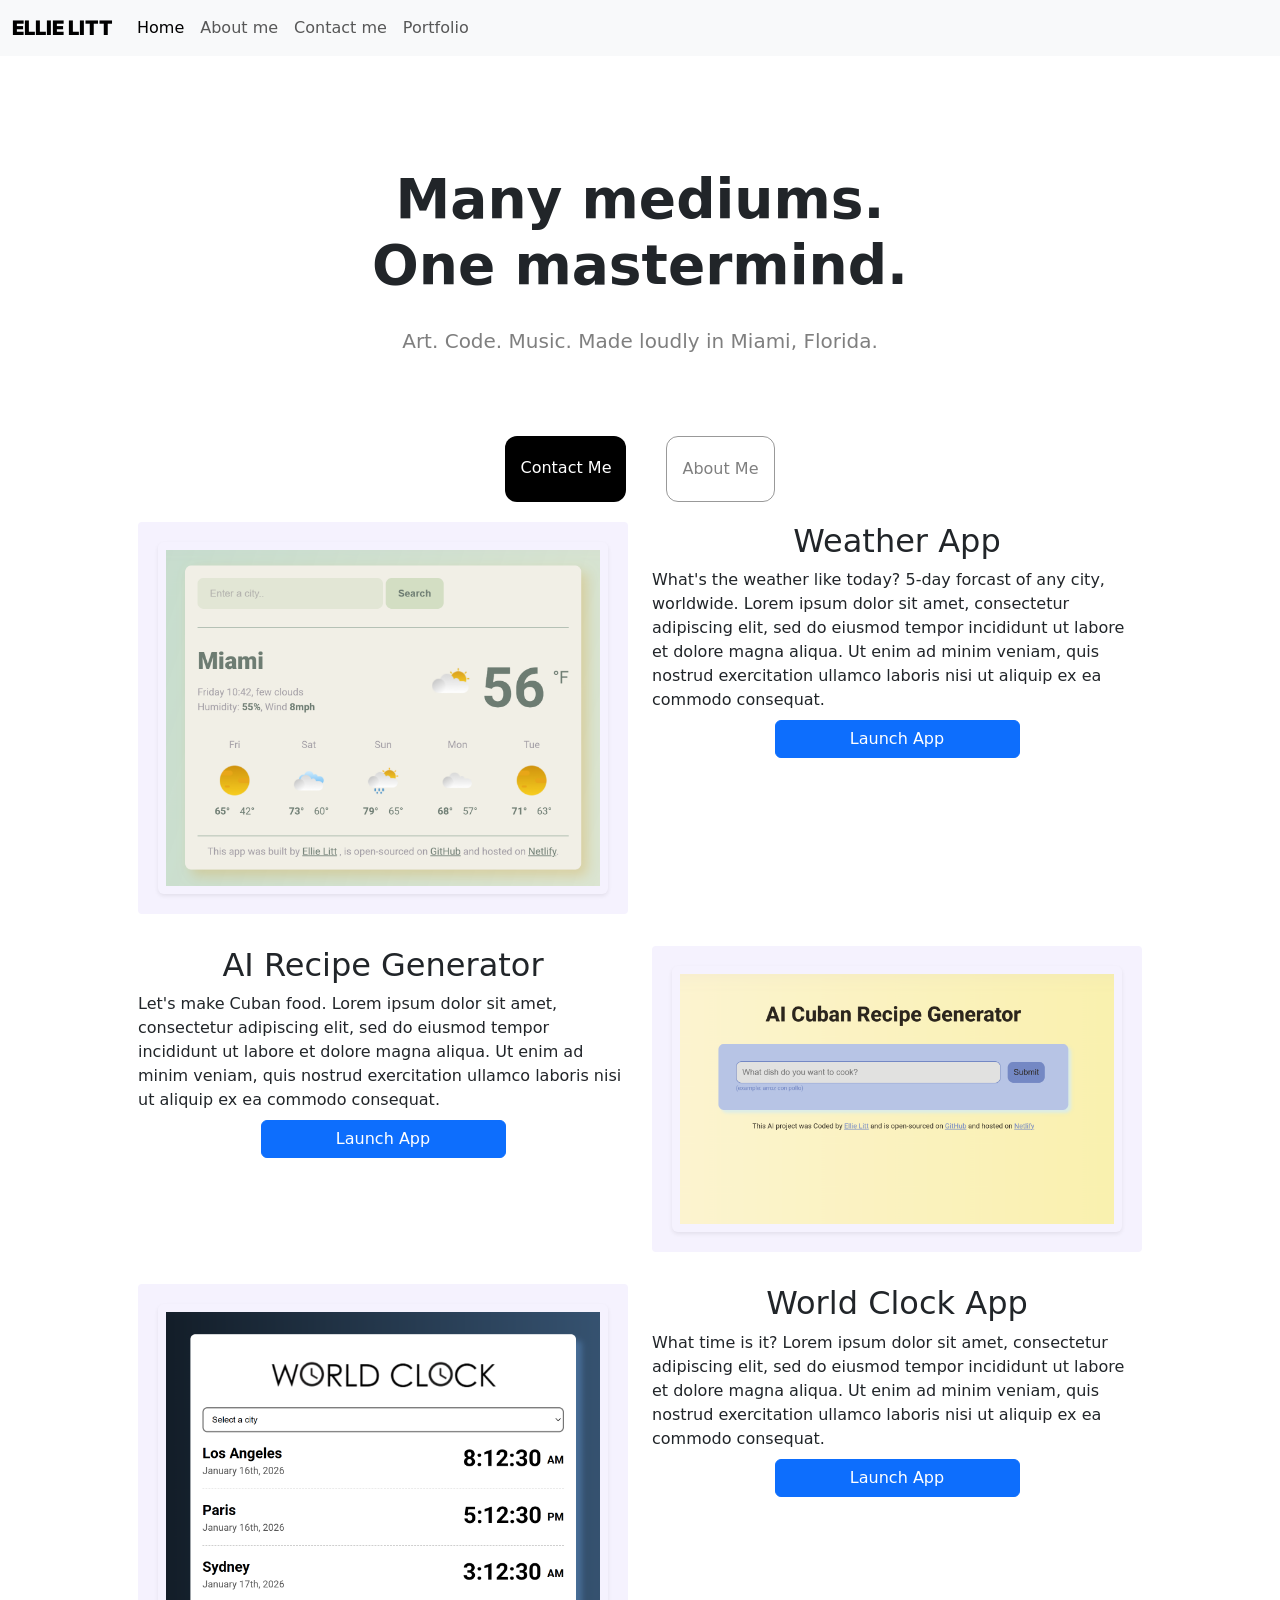
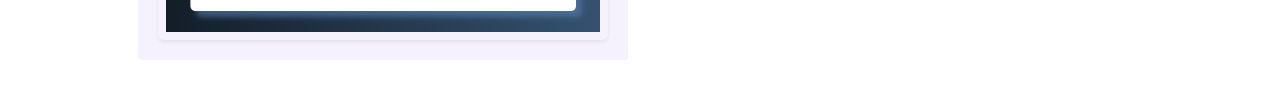
==== index.html @ 83788861 "edited  CSS of contact and about me button on index page" ====
<!doctype html>
<html lang="en">
  <head>
    <meta charset="UTF-8" />
    <meta name="viewport" content="width=device-width, initial-scale=1.0" />
    <title>ELLIE LITT | CREATIVE MASTERMIND </title>
    <meta
      name="description"
      content="The digital portfolio of Ellie Litt: spanning traditional arts, web design and coding, and music."
    />
    <link rel="stylesheet" href="style.css" />
    <link
      href="https://cdn.jsdelivr.net/npm/bootstrap@5.3.0-alpha1/dist/css/bootstrap.min.css"
      rel="stylesheet"
      integrity="sha384-GLhlTQ8iRABdZLl6O3oVMWSktQOp6b7In1Zl3/Jr59b6EGGoI1aFkw7cmDA6j6gD"
      crossorigin="anonymous"
    />
    <script
      src="https://cdn.jsdelivr.net/npm/bootstrap@5.3.0-alpha1/dist/js/bootstrap.bundle.min.js"
      integrity="sha384-w76AqPfDkMBDXo30jS1Sgez6pr3x5MlQ1ZAGC+nuZB+EYdgRZgiwxhTBTkF7CXvN"
      crossorigin="anonymous"
    ></script>
    <link rel="preconnect" href="https://fonts.googleapis.com">
<link rel="preconnect" href="https://fonts.gstatic.com" crossorigin>
<link href="https://fonts.googleapis.com/css2?family=Inter:ital,opsz,wght@0,14..32,100..900;1,14..32,100..900&display=swap" rel="stylesheet">
  </head>
  <body>
    <nav class="navbar sticky-top navbar-expand-lg bg-body-tertiary">
      <div class="container-fluid">
        <a class="navbar-brand nav-logo-text" href="/"
          >ELLIE LITT</a>
        <button
          class="navbar-toggler"
          type="button"
          data-bs-toggle="collapse"
          data-bs-target="#navbarNavAltMarkup"
          aria-controls="navbarNavAltMarkup"
          aria-expanded="false"
          aria-label="Toggle navigation"
        >
          <span class="navbar-toggler-icon"></span>
        </button>
        <div class="collapse navbar-collapse" id="navbarNavAltMarkup">
          <div class="navbar-nav">
            <a class="nav-link active" aria-current="page" href="/">Home</a>
            <a class="nav-link" href="/about.html">About me</a>
            <a class="nav-link" href="/about.html#contact">Contact me</a>
            <a class="nav-link" href="/portfolio.html">Portfolio</a>
          </div>
        </div>
      </div>
    </nav>
    <div class="content">
      <div class="hero">
        <h1>
          Many mediums. <br />
          One mastermind.
        </h1>

        <p>Art. Code. Music. Made loudly in Miami, Florida.</p>
      </div>

      <div class="navigation-links">
        <a
          href="about.html#contact"
          class="contact-link"
          role="button"
          title="Get Contact Info"
          >Contact me</a
        >
        <a href="about.html" class="about-link" title="Learn about me"
          >About me</a
        >
      </div>
      <div class="container-fluid">
        <div class="row mb-3">
          <div class="col-sm-6 d-none d-sm-block">
            <p>
              <img
                src="images/weatherappss.png"
                alt="Weather App"
                class="img-fluid rounded shadow-sm p-2"
              />
            </p>
          </div>
          <div class="col-sm-6">
            <h2>Weather App</h2>
            <div class="descriptions">
              What's the weather like today? 5-day forcast of any city,
              worldwide. Lorem ipsum dolor sit amet, consectetur adipiscing
              elit, sed do eiusmod tempor incididunt ut labore et dolore magna
              aliqua. Ut enim ad minim veniam, quis nostrud exercitation ullamco
              laboris nisi ut aliquip ex ea commodo consequat.<br />
              <a
                class="btn btn-primary mt-2 d-grid gap-2 col-6 mx-auto"
                href="https://weatheroutsideis.netlify.app/"
                role="button"
                title="Launch the Weather App"
                >Launch App</a
              >
            </div>
          </div>
        </div>
        <div class="row mb-3">
          <div class="col-sm-6">
            <h2>AI Recipe Generator</h2>
            <div class="descriptions">
              Let's make Cuban food. Lorem ipsum dolor sit amet, consectetur
              adipiscing elit, sed do eiusmod tempor incididunt ut labore et
              dolore magna aliqua. Ut enim ad minim veniam, quis nostrud
              exercitation ullamco laboris nisi ut aliquip ex ea commodo
              consequat.
              <br />
              <a
                class="btn btn-primary mt-2 d-grid gap-2 col-6 mx-auto"
                href="https://cocinandoconai.netlify.app/"
                role="button"
                title="Launch AI Recipe Generator"
                >Launch App</a
              >
            </div>
          </div>
          <div class="col-sm-6 d-none d-sm-block">
            <p>
              <img
                src="images/airecipess.png"
                alt="AI Recipe Generator"
                class="img-fluid rounded shadow-sm p-2"
              />
            </p>
          </div>
        </div>
        <div class="row mb-3">
          <div class="col-sm-6 d-none d-sm-block">
            <p>
              <img
                src="images/worldclockss.png"
                alt="World Clock"
                class="img-fluid rounded shadow-sm p-2"
              />
            </p>
          </div>
          <div class="col-sm-6">
            <h2>World Clock App</h2>
            <div class="descriptions">
              What time is it? Lorem ipsum dolor sit amet, consectetur
              adipiscing elit, sed do eiusmod tempor incididunt ut labore et
              dolore magna aliqua. Ut enim ad minim veniam, quis nostrud
              exercitation ullamco laboris nisi ut aliquip ex ea commodo
              consequat.
              <br />
              <a
                class="btn btn-primary mt-2 d-grid gap-2 col-6 mx-auto"
                href="https://relojmundo.netlify.app/"
                role="button"
                title="Launch World Clock"
                >Launch App</a
              >
            </div>
          </div>
        </div>
      </div>
    </div>
  </body>
</html>
---- style.css ----
:root {
  --primary-color: #6c63ff;
  --secondary-color: #f5f2fe;
  --box-shadow: 0 5px 10px rgba(0, 0, 0, 0.3);
  --font-family: "Inter"; sans-serif;
}

body {
  margin: 60px auto;
  max-width: 100%;
  font-family: var(--font-family);
}

.content {
  max-width: 85%;
  margin: 0 auto;
  padding: 10px 30px;
  background: white;
  border-radius: 10px;
}
.nav-logo-text{
  font-family: var(--font-family);
  font-weight: 900 !important;
}

h1,
h2,
h3 {
  text-align: center;
  margin: 0;
}

h1 {
  font-size: 100 px;
}

h2 {
  font-size: 48px;
}

h3 {
  font-size: 24px;
  opacity: 0.7;
}

p {
  background: var(--secondary-color);
  padding: 20px;
  border-radius: 4px;
  font-size: 18px;
  line-height: 1.5;
  text-align: center;
}

.logo {
  max-width: 50px;
}

.screenshot {
  max-width: 250px;
}

.navigation-links {
  display: flex;
  margin-top: 40px;
  justify-content: center;
}

.navigation-links a {
  margin: 20px;
  border-radius: 4px;
  padding: 20px 15px;
  text-decoration: none;
  text-transform: capitalize;
}

.contact-link {
  background: black;
  
  color: white;
  border-radius: 12px !important;
  
  

}

.about-link {
  color: rgba(0,0,0,0.5);
  border: 1px solid rgba( 0,0,0,0.4);
  
  border-radius: 12px !important;
  
}

.homepage-link {
  color: var(--primary-color);
  text-align: center;
  display: block;
}

.about-paragraphs {
  display: flex;
  margin: 30px 0;
}

.about-paragraphs p {
  margin: 10px;
}

.email-link {
  display: flex;
  justify-content: center;
  color: var(--primary-color);
  font-size: 28px;
  text-decoration: none;
}

.email-link:hover {
  text-decoration: underline;
}
.about-me-text{
  margin: 0 auto;
  padding-left: 50px;
  padding-right: 50px;
}


@media (max-width: 900px) {
  .descriptions {
    text-align: center;
  }
  .navigation-links {
    text-align: center;
  }
  h1 {
    font-size: 40px !important;
  }
  
  
}

.hero{
  padding-top: 100px !important;

}

.hero h1{
  font-weight: 700;
  font-size: 55px;
}
.hero p{
  background-color: white;
  font-size: 20px;
  color: rgba(0, 0, 0,0.5)
  
}
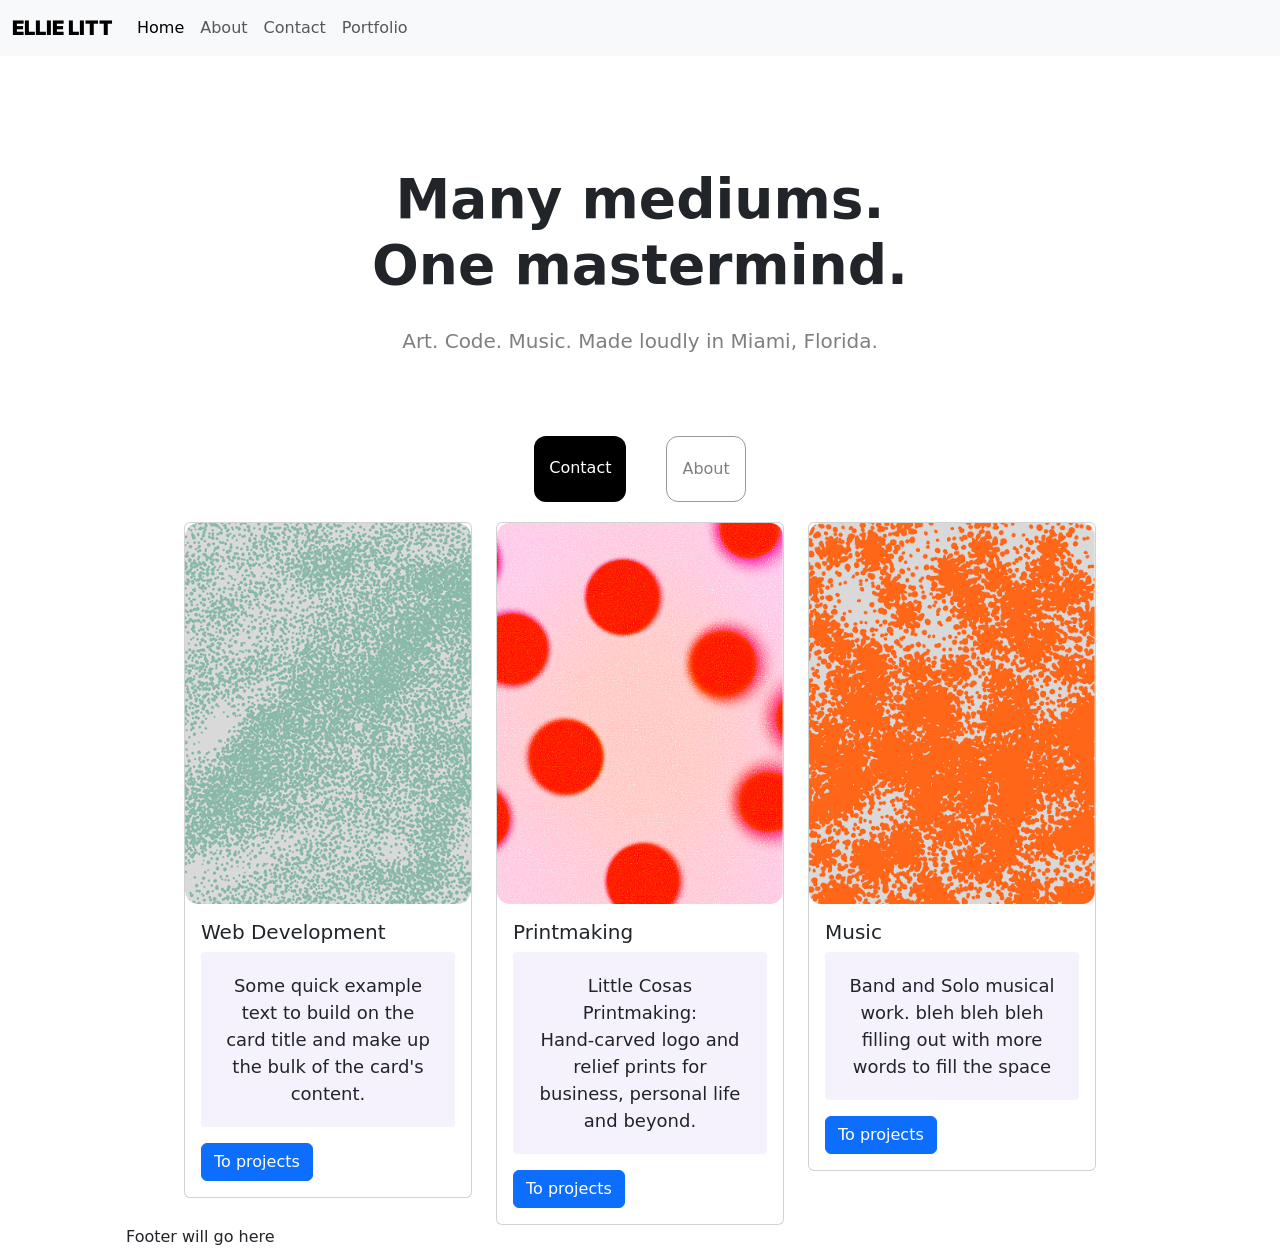
==== commit 6f8534c7: "Updated the portfolio pages with actual work and linked it to the index page." ====
--- a/index.html
+++ b/index.html
@@ -3,7 +3,7 @@
   <head>
     <meta charset="UTF-8" />
     <meta name="viewport" content="width=device-width, initial-scale=1.0" />
-    <title>ELLIE LITT | CREATIVE MASTERMIND </title>
+    <title>ELLIE LITT | CREATIVE MASTERMIND</title>
     <meta
       name="description"
       content="The digital portfolio of Ellie Litt: spanning traditional arts, web design and coding, and music."
@@ -20,15 +20,17 @@
       integrity="sha384-w76AqPfDkMBDXo30jS1Sgez6pr3x5MlQ1ZAGC+nuZB+EYdgRZgiwxhTBTkF7CXvN"
       crossorigin="anonymous"
     ></script>
-    <link rel="preconnect" href="https://fonts.googleapis.com">
-<link rel="preconnect" href="https://fonts.gstatic.com" crossorigin>
-<link href="https://fonts.googleapis.com/css2?family=Inter:ital,opsz,wght@0,14..32,100..900;1,14..32,100..900&display=swap" rel="stylesheet">
+    <link rel="preconnect" href="https://fonts.googleapis.com" />
+    <link rel="preconnect" href="https://fonts.gstatic.com" crossorigin />
+    <link
+      href="https://fonts.googleapis.com/css2?family=Inter:ital,opsz,wght@0,14..32,100..900;1,14..32,100..900&display=swap"
+      rel="stylesheet"
+    />
   </head>
   <body>
     <nav class="navbar sticky-top navbar-expand-lg bg-body-tertiary">
       <div class="container-fluid">
-        <a class="navbar-brand nav-logo-text" href="/"
-          >ELLIE LITT</a>
+        <a class="navbar-brand nav-logo-text" href="/">ELLIE LITT</a>
         <button
           class="navbar-toggler"
           type="button"
@@ -43,8 +45,8 @@
         <div class="collapse navbar-collapse" id="navbarNavAltMarkup">
           <div class="navbar-nav">
             <a class="nav-link active" aria-current="page" href="/">Home</a>
-            <a class="nav-link" href="/about.html">About me</a>
-            <a class="nav-link" href="/about.html#contact">Contact me</a>
+            <a class="nav-link" href="/about.html">About</a>
+            <a class="nav-link" href="/about.html#contact">Contact</a>
             <a class="nav-link" href="/portfolio.html">Portfolio</a>
           </div>
         </div>
@@ -66,100 +68,77 @@
           class="contact-link"
           role="button"
           title="Get Contact Info"
-          >Contact me</a
+          >Contact</a
         >
-        <a href="about.html" class="about-link" title="Learn about me"
-          >About me</a
-        >
+        <a href="about.html" class="about-link" title="Learn about me">About</a>
       </div>
-      <div class="container-fluid">
-        <div class="row mb-3">
-          <div class="col-sm-6 d-none d-sm-block">
-            <p>
+      <div class="container-fluid d-flex justify-content-evenly">
+        <div class="row">
+          <div class="col-sm-4">
+            <div class="card" style="width: 18rem">
               <img
-                src="images/weatherappss.png"
-                alt="Weather App"
-                class="img-fluid rounded shadow-sm p-2"
+                class="card-img-top"
+                src="/images/card-image-1.png"
+                alt="Web Development Card"
               />
-            </p>
-          </div>
-          <div class="col-sm-6">
-            <h2>Weather App</h2>
-            <div class="descriptions">
-              What's the weather like today? 5-day forcast of any city,
-              worldwide. Lorem ipsum dolor sit amet, consectetur adipiscing
-              elit, sed do eiusmod tempor incididunt ut labore et dolore magna
-              aliqua. Ut enim ad minim veniam, quis nostrud exercitation ullamco
-              laboris nisi ut aliquip ex ea commodo consequat.<br />
-              <a
-                class="btn btn-primary mt-2 d-grid gap-2 col-6 mx-auto"
-                href="https://weatheroutsideis.netlify.app/"
-                role="button"
-                title="Launch the Weather App"
-                >Launch App</a
-              >
+              <div class="card-body">
+                <h5 class="card-title">Web Development</h5>
+                <p class="card-text">
+                  Some quick example text to build on the card title and make up
+                  the bulk of the card's content.
+                </p>
+                <a
+                  href="/portfolio.html#web-development-work"
+                  class="btn btn-primary"
+                  title="To web development projects"
+                  >To projects</a
+                >
+              </div>
             </div>
           </div>
-        </div>
-        <div class="row mb-3">
-          <div class="col-sm-6">
-            <h2>AI Recipe Generator</h2>
-            <div class="descriptions">
-              Let's make Cuban food. Lorem ipsum dolor sit amet, consectetur
-              adipiscing elit, sed do eiusmod tempor incididunt ut labore et
-              dolore magna aliqua. Ut enim ad minim veniam, quis nostrud
-              exercitation ullamco laboris nisi ut aliquip ex ea commodo
-              consequat.
-              <br />
-              <a
-                class="btn btn-primary mt-2 d-grid gap-2 col-6 mx-auto"
-                href="https://cocinandoconai.netlify.app/"
-                role="button"
-                title="Launch AI Recipe Generator"
-                >Launch App</a
-              >
+          <div class="col-sm-4">
+            <div class="card" style="width: 18rem">
+              <img
+                class="card-img-top"
+                src="/images/card-image-2a.png"
+                alt="Printmaking Card"
+              />
+              <div class="card-body">
+                <h5 class="card-title">Printmaking</h5>
+                <p class="card-text">
+                  Little Cosas Printmaking:<br />
+                  Hand-carved logo and relief prints for business, personal life
+                  and beyond.
+                </p>
+                <a
+                  href="/portfolio.html#printmaking-work"
+                  class="btn btn-primary"
+                  title="To printmaking projects"
+                  >To projects</a
+                >
+              </div>
             </div>
           </div>
-          <div class="col-sm-6 d-none d-sm-block">
-            <p>
-              <img
-                src="images/airecipess.png"
-                alt="AI Recipe Generator"
-                class="img-fluid rounded shadow-sm p-2"
-              />
-            </p>
-          </div>
-        </div>
-        <div class="row mb-3">
-          <div class="col-sm-6 d-none d-sm-block">
-            <p>
-              <img
-                src="images/worldclockss.png"
-                alt="World Clock"
-                class="img-fluid rounded shadow-sm p-2"
-              />
-            </p>
-          </div>
-          <div class="col-sm-6">
-            <h2>World Clock App</h2>
-            <div class="descriptions">
-              What time is it? Lorem ipsum dolor sit amet, consectetur
-              adipiscing elit, sed do eiusmod tempor incididunt ut labore et
-              dolore magna aliqua. Ut enim ad minim veniam, quis nostrud
-              exercitation ullamco laboris nisi ut aliquip ex ea commodo
-              consequat.
-              <br />
-              <a
-                class="btn btn-primary mt-2 d-grid gap-2 col-6 mx-auto"
-                href="https://relojmundo.netlify.app/"
-                role="button"
-                title="Launch World Clock"
-                >Launch App</a
-              >
+          <div class="col-sm-4">
+            <div class="card" style="width: 18rem">
+              <img class="card-img-top" src="/images/card-image-3.png" alt="Musical Works" />
+              <div class="card-body">
+                <h5 class="card-title">Music</h5>
+                <p class="card-text">
+                  Band and Solo musical work. bleh bleh bleh filling out with more words to fill the space
+
+                </p>
+                <a href="/portfolio.html#musical-works" class="btn btn-primary "
+                  >To projects</a
+                >
+              </div>
             </div>
           </div>
         </div>
       </div>
+      <footer>
+        Footer will go here
+      </footer>
     </div>
   </body>
 </html>
--- a/style.css
+++ b/style.css
@@ -2,7 +2,7 @@
   --primary-color: #6c63ff;
   --secondary-color: #f5f2fe;
   --box-shadow: 0 5px 10px rgba(0, 0, 0, 0.3);
-  --font-family: "Inter"; sans-serif;
+  --font-family: "Inter", sans-serif;
 }
 
 body {
@@ -18,7 +18,7 @@
   background: white;
   border-radius: 10px;
 }
-.nav-logo-text{
+.nav-logo-text {
   font-family: var(--font-family);
   font-weight: 900 !important;
 }
@@ -76,20 +76,16 @@
 
 .contact-link {
   background: black;
-  
+
   color: white;
   border-radius: 12px !important;
-  
-  
-
 }
 
 .about-link {
-  color: rgba(0,0,0,0.5);
-  border: 1px solid rgba( 0,0,0,0.4);
-  
+  color: rgba(0, 0, 0, 0.5);
+  border: 1px solid rgba(0, 0, 0, 0.4);
+
   border-radius: 12px !important;
-  
 }
 
 .homepage-link {
@@ -118,12 +114,11 @@
 .email-link:hover {
   text-decoration: underline;
 }
-.about-me-text{
+.about-me-text {
   margin: 0 auto;
   padding-left: 50px;
   padding-right: 50px;
 }
-
 
 @media (max-width: 900px) {
   .descriptions {
@@ -135,22 +130,18 @@
   h1 {
     font-size: 40px !important;
   }
-  
-  
 }
 
-.hero{
+.hero {
   padding-top: 100px !important;
-
 }
 
-.hero h1{
+.hero h1 {
   font-weight: 700;
   font-size: 55px;
 }
-.hero p{
+.hero p {
   background-color: white;
   font-size: 20px;
-  color: rgba(0, 0, 0,0.5)
-  
+  color: rgba(0, 0, 0, 0.5);
 }
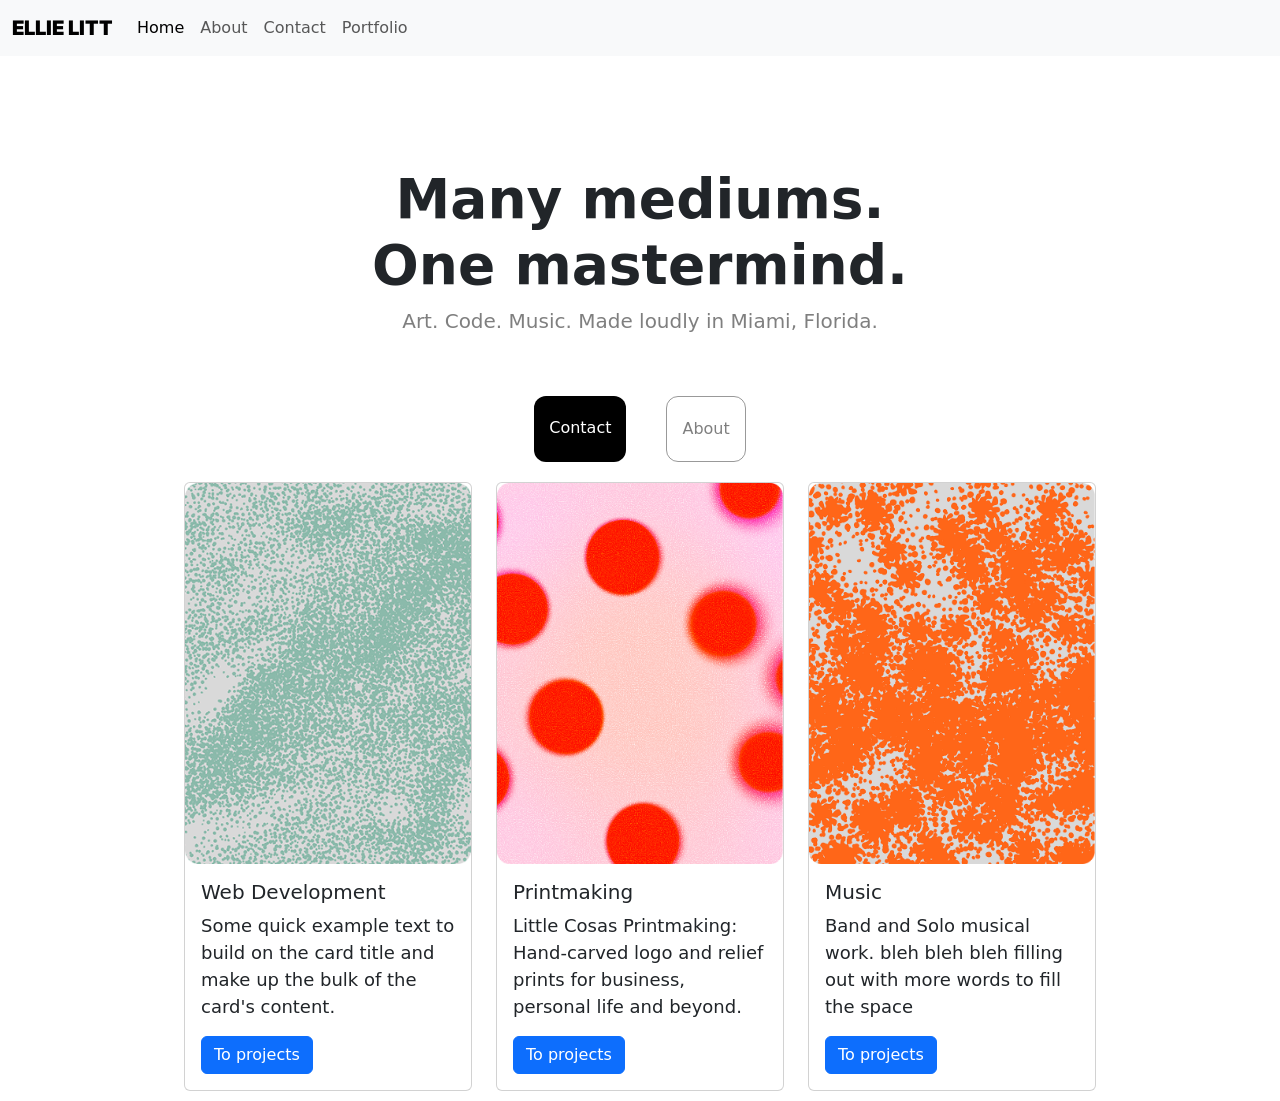
==== commit ab9eef46: "added stuff to include in the footer" ====
--- a/index.html
+++ b/index.html
@@ -121,14 +121,18 @@
           </div>
           <div class="col-sm-4">
             <div class="card" style="width: 18rem">
-              <img class="card-img-top" src="/images/card-image-3.png" alt="Musical Works" />
+              <img
+                class="card-img-top"
+                src="/images/card-image-3.png"
+                alt="Musical Works"
+              />
               <div class="card-body">
                 <h5 class="card-title">Music</h5>
                 <p class="card-text">
-                  Band and Solo musical work. bleh bleh bleh filling out with more words to fill the space
-
+                  Band and Solo musical work. bleh bleh bleh filling out with
+                  more words to fill the space
                 </p>
-                <a href="/portfolio.html#musical-works" class="btn btn-primary "
+                <a href="/portfolio.html#musical-works" class="btn btn-primary"
                   >To projects</a
                 >
               </div>
@@ -136,9 +140,7 @@
           </div>
         </div>
       </div>
-      <footer>
-        Footer will go here
-      </footer>
+      <footer class="footer-container"></footer>
     </div>
   </body>
 </html>
--- a/style.css
+++ b/style.css
@@ -44,12 +44,10 @@
 }
 
 p {
-  background: var(--secondary-color);
-  padding: 20px;
   border-radius: 4px;
   font-size: 18px;
   line-height: 1.5;
-  text-align: center;
+  text-align: left;
 }
 
 .logo {
@@ -144,4 +142,11 @@
   background-color: white;
   font-size: 20px;
   color: rgba(0, 0, 0, 0.5);
+  text-align: center;
 }
+
+h2 {
+  font-weight: 700 !important;
+  font-size: 40px !important;
+}
+
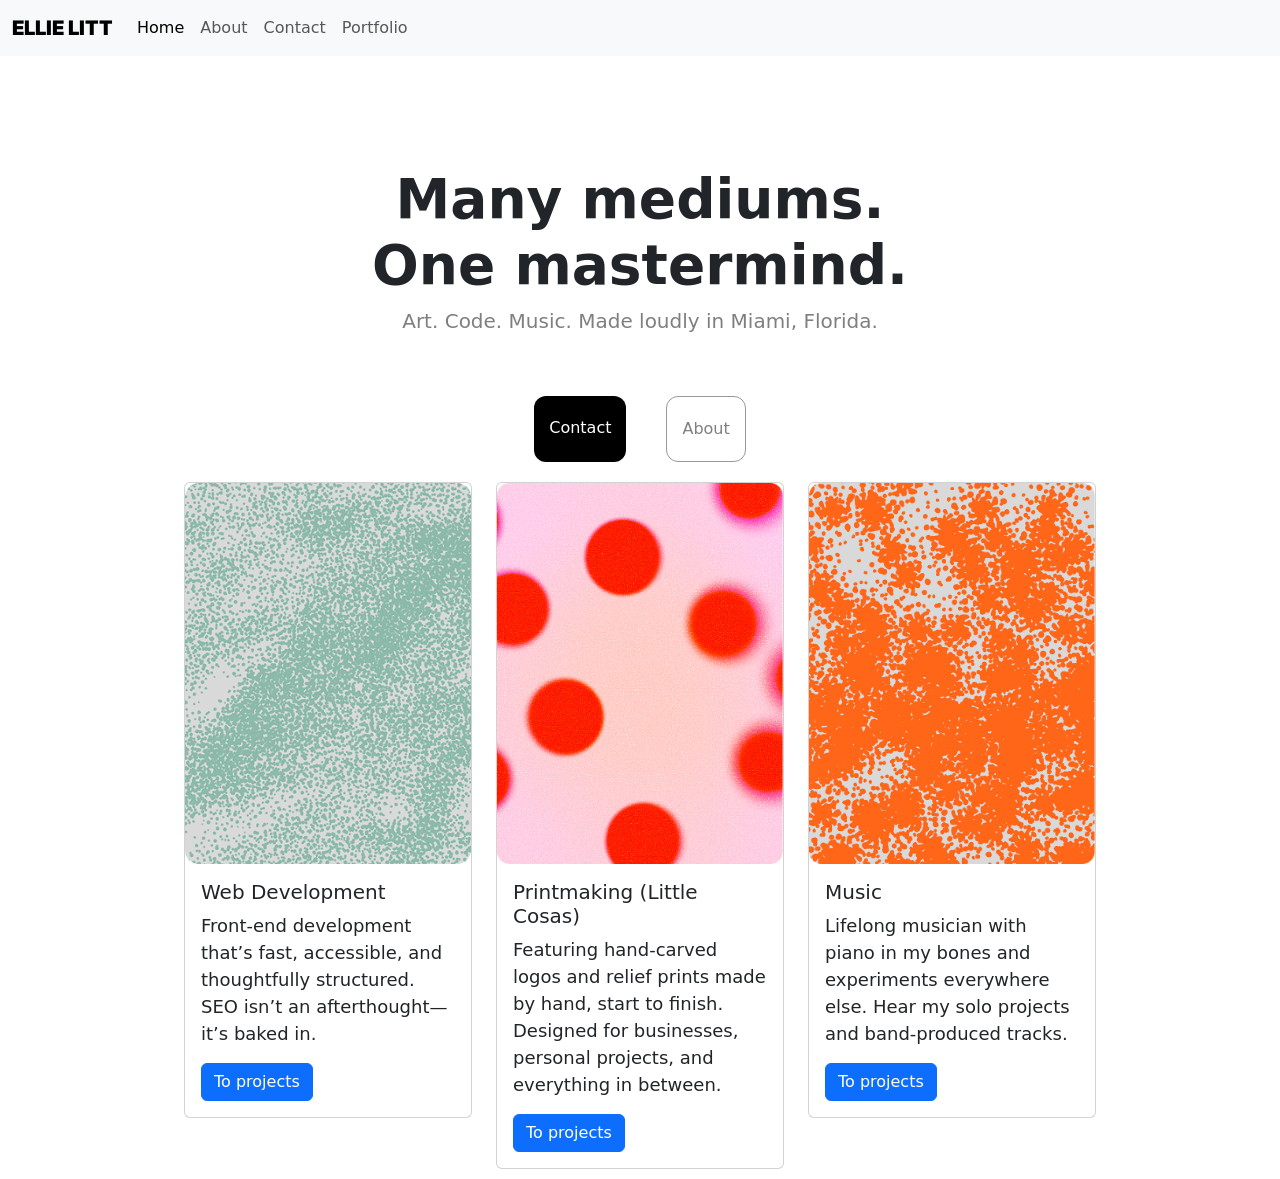
==== commit 25000c2b: "cleaned up the portfolio page, links and css" ====
--- a/index.html
+++ b/index.html
@@ -84,8 +84,7 @@
               <div class="card-body">
                 <h5 class="card-title">Web Development</h5>
                 <p class="card-text">
-                  Some quick example text to build on the card title and make up
-                  the bulk of the card's content.
+                  Front-end development that’s fast, accessible, and thoughtfully structured. SEO isn’t an afterthought—it’s baked in.
                 </p>
                 <a
                   href="/portfolio.html#web-development-work"
@@ -104,11 +103,9 @@
                 alt="Printmaking Card"
               />
               <div class="card-body">
-                <h5 class="card-title">Printmaking</h5>
+                <h5 class="card-title">Printmaking (Little Cosas)</h5>
                 <p class="card-text">
-                  Little Cosas Printmaking:<br />
-                  Hand-carved logo and relief prints for business, personal life
-                  and beyond.
+                  Featuring hand-carved logos and relief prints made by hand, start to finish. Designed for businesses, personal projects, and everything in between.
                 </p>
                 <a
                   href="/portfolio.html#printmaking-work"
@@ -129,8 +126,7 @@
               <div class="card-body">
                 <h5 class="card-title">Music</h5>
                 <p class="card-text">
-                  Band and Solo musical work. bleh bleh bleh filling out with
-                  more words to fill the space
+                  Lifelong musician with piano in my bones and experiments everywhere else. Hear my solo projects and band-produced tracks.
                 </p>
                 <a href="/portfolio.html#musical-works" class="btn btn-primary"
                   >To projects</a
--- a/style.css
+++ b/style.css
@@ -150,3 +150,10 @@
   font-size: 40px !important;
 }
 
+.lc-photos{
+  max-width: 286px !important;
+}
+
+.ellie-solo-music-img{
+  height: 281px !important;
+}
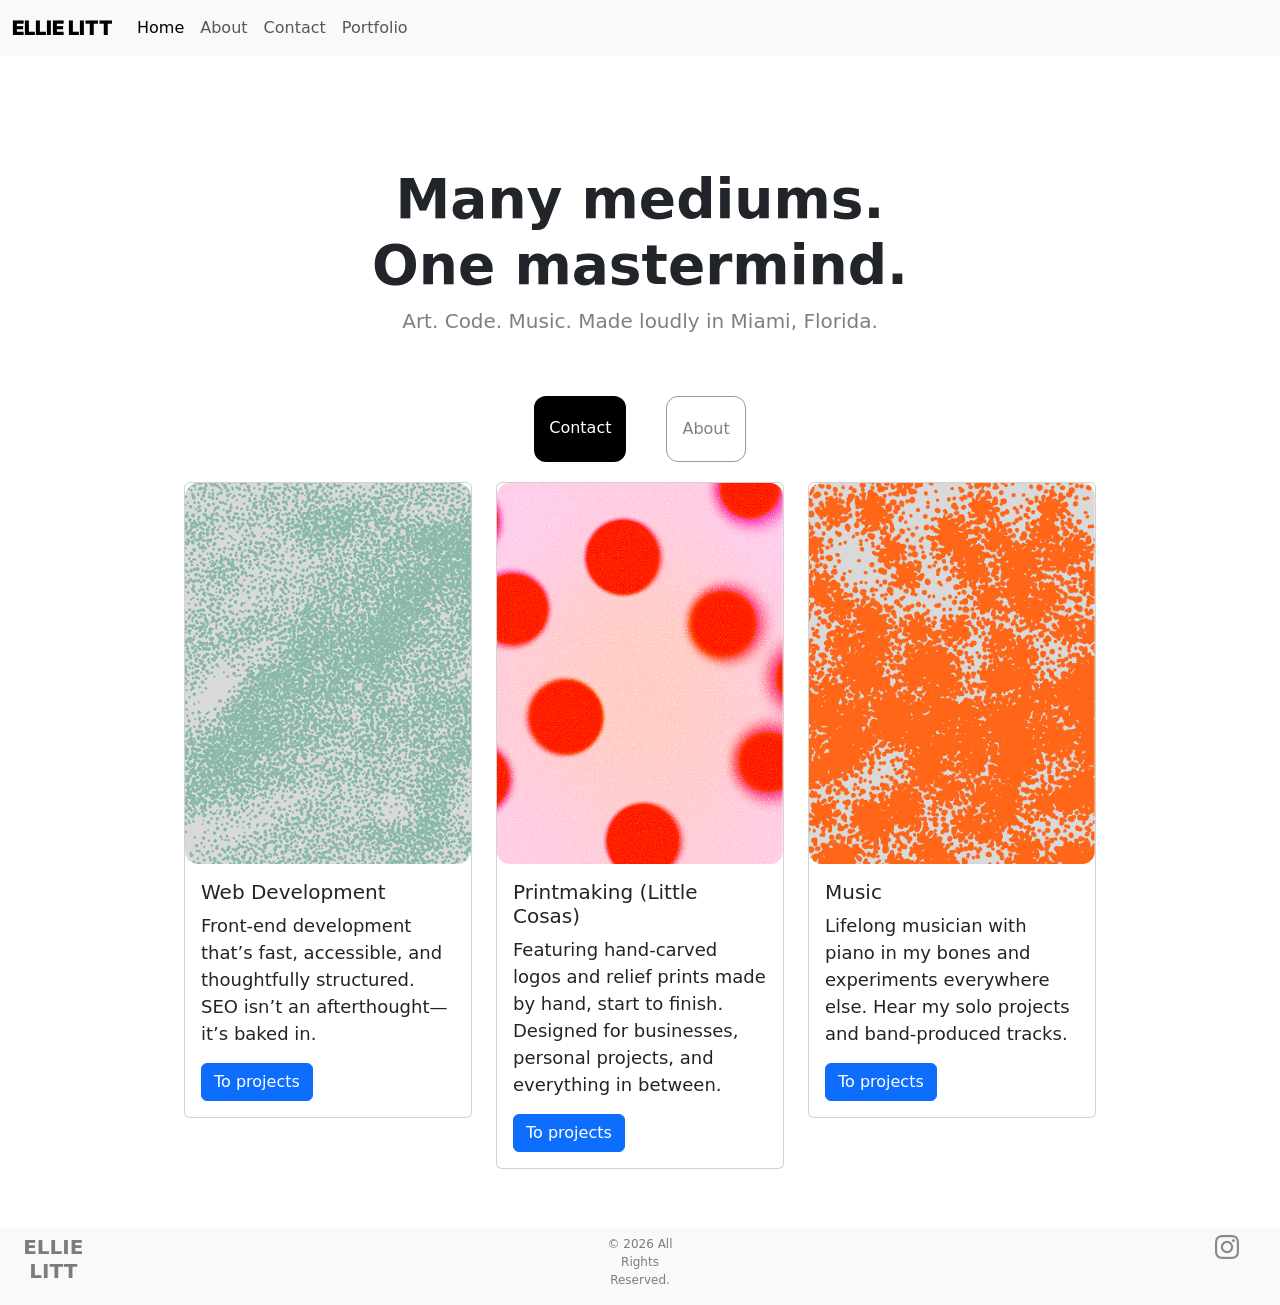
==== commit cf79e144: "edited footer on index page" ====
--- a/index.html
+++ b/index.html
@@ -136,7 +136,30 @@
           </div>
         </div>
       </div>
-      <footer class="footer-container"></footer>
+      
     </div>
+    <footer class="footer-container bg-body-tertiary container-fluid mt-5">
+      <div class="row d-flex justify-content-between ">
+        <div class="col-sm-1 ">
+          <h4 class="footer-name text-center pt-2">ELLIE LITT</h4>
+          
+          
+        </div>
+        <div class="col-sm-1 ">
+          
+          <p class="footer-c text-center pt-2 ">© 2026 All Rights Reserved.</p>
+          
+        </div>
+        <div class="col-sm-1">
+          <a href="https://www.instagram.com/little.cosas/">
+            <img src="/images/insta-icon.png" Title="Little Cosas Instagram" class=" p-2 d-block mx-auto">
+          </a>
+          
+          
+        </div>
+         
+      </div>
+      
+    </footer>
   </body>
 </html>
--- a/style.css
+++ b/style.css
@@ -157,3 +157,19 @@
 .ellie-solo-music-img{
   height: 281px !important;
 }
+
+.footer-container{
+  width: 100% !important;
+}
+.footer-name{
+  font-weight: 700 !important;
+  font-size: 20px !important;
+  color: rgba(0, 0, 0, 0.5);
+  margin-bottom: 0;
+}
+.footer-c{
+  
+  font-size: 12px;
+  color: rgba(0, 0, 0, 0.5);
+  
+}
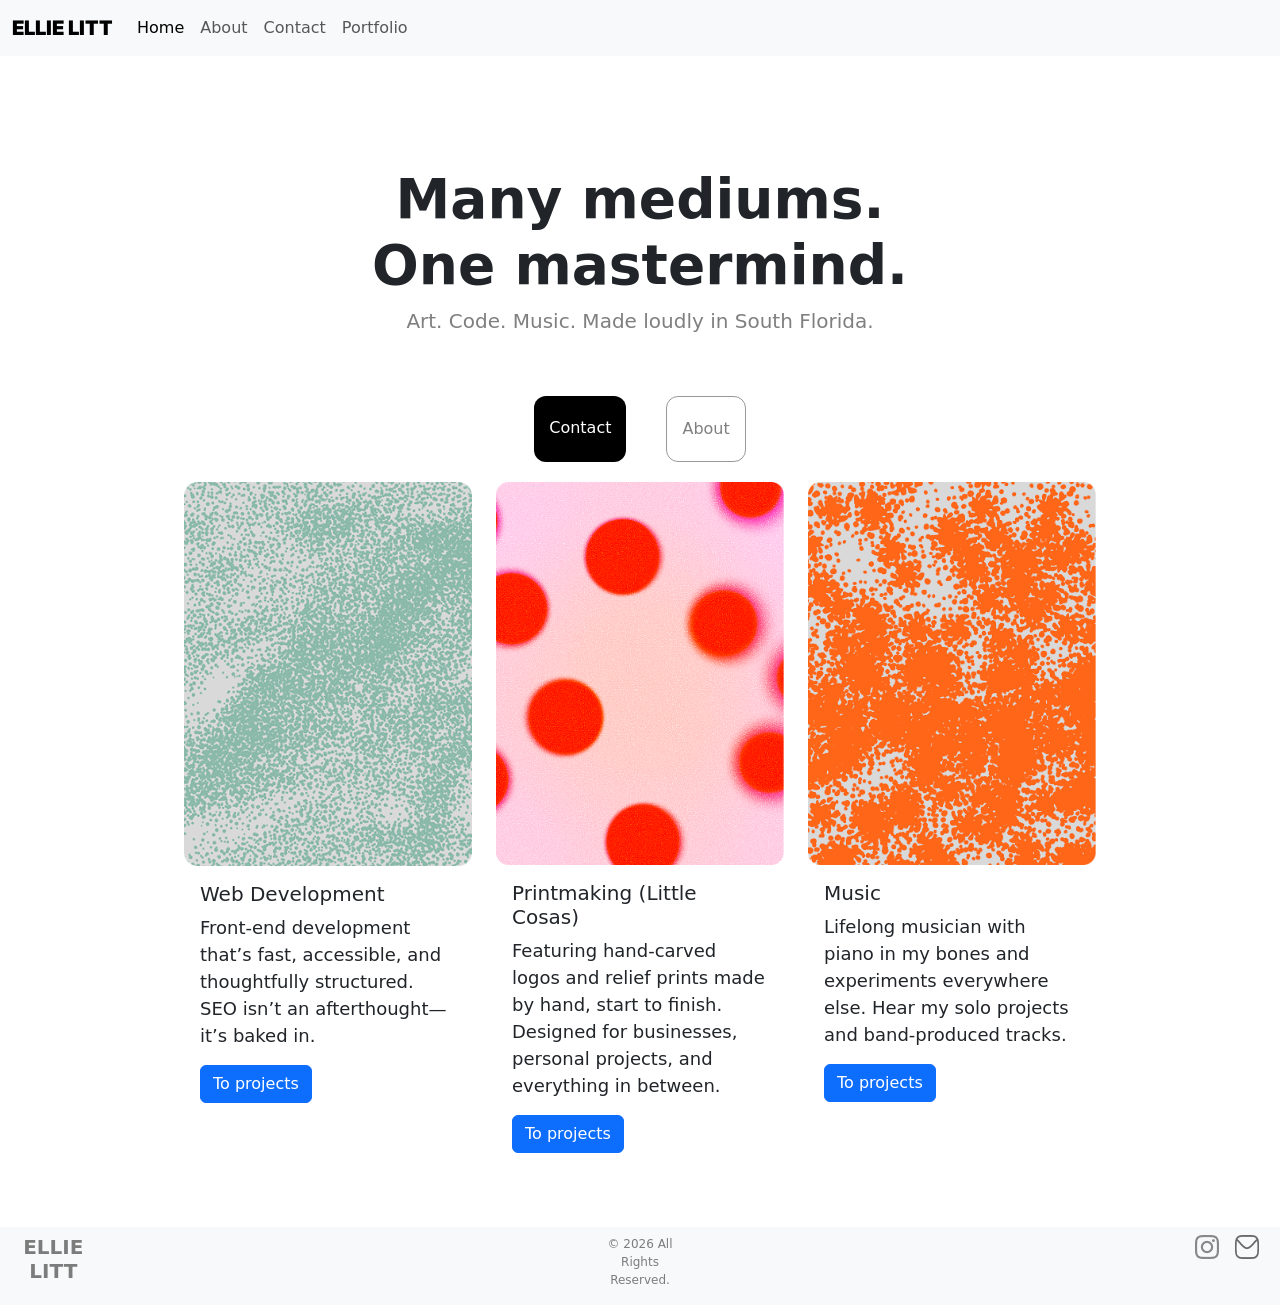
==== commit 31710093: "made responsive changes to the portfolio page and added footer to add pages." ====
--- a/index.html
+++ b/index.html
@@ -59,7 +59,7 @@
           One mastermind.
         </h1>
 
-        <p>Art. Code. Music. Made loudly in Miami, Florida.</p>
+        <p>Art. Code. Music. Made loudly in South Florida.</p>
       </div>
 
       <div class="navigation-links">
@@ -72,19 +72,21 @@
         >
         <a href="about.html" class="about-link" title="Learn about me">About</a>
       </div>
-      <div class="container-fluid d-flex justify-content-evenly">
+      <div class="container-fluid d-flex justify-content-center card-area">
         <div class="row">
           <div class="col-sm-4">
-            <div class="card" style="width: 18rem">
+            <div class="card border-0" style="width: 18rem">
               <img
                 class="card-img-top"
                 src="/images/card-image-1.png"
                 alt="Web Development Card"
               />
               <div class="card-body">
-                <h5 class="card-title">Web Development</h5>
+                <h5 class="card-title ">Web Development</h5>
                 <p class="card-text">
-                  Front-end development that’s fast, accessible, and thoughtfully structured. SEO isn’t an afterthought—it’s baked in.
+                  Front-end development that’s fast, accessible, and
+                  thoughtfully structured. SEO isn’t an afterthought—it’s baked
+                  in.
                 </p>
                 <a
                   href="/portfolio.html#web-development-work"
@@ -96,7 +98,7 @@
             </div>
           </div>
           <div class="col-sm-4">
-            <div class="card" style="width: 18rem">
+            <div class="card border-0" style="width: 18rem">
               <img
                 class="card-img-top"
                 src="/images/card-image-2a.png"
@@ -105,7 +107,9 @@
               <div class="card-body">
                 <h5 class="card-title">Printmaking (Little Cosas)</h5>
                 <p class="card-text">
-                  Featuring hand-carved logos and relief prints made by hand, start to finish. Designed for businesses, personal projects, and everything in between.
+                  Featuring hand-carved logos and relief prints made by hand,
+                  start to finish. Designed for businesses, personal projects,
+                  and everything in between.
                 </p>
                 <a
                   href="/portfolio.html#printmaking-work"
@@ -117,7 +121,7 @@
             </div>
           </div>
           <div class="col-sm-4">
-            <div class="card" style="width: 18rem">
+            <div class="card border-0" style="width: 18rem">
               <img
                 class="card-img-top"
                 src="/images/card-image-3.png"
@@ -126,7 +130,9 @@
               <div class="card-body">
                 <h5 class="card-title">Music</h5>
                 <p class="card-text">
-                  Lifelong musician with piano in my bones and experiments everywhere else. Hear my solo projects and band-produced tracks.
+                  Lifelong musician with piano in my bones and experiments
+                  everywhere else. Hear my solo projects and band-produced
+                  tracks.
                 </p>
                 <a href="/portfolio.html#musical-works" class="btn btn-primary"
                   >To projects</a
@@ -136,30 +142,36 @@
           </div>
         </div>
       </div>
-      
     </div>
     <footer class="footer-container bg-body-tertiary container-fluid mt-5">
-      <div class="row d-flex justify-content-between ">
-        <div class="col-sm-1 ">
+      <div class="row d-flex justify-content-between">
+        <div class="col-sm-1">
           <h4 class="footer-name text-center pt-2">ELLIE LITT</h4>
-          
+        </div>
+        <div class="col-sm-1">
+          <p class="footer-c text-center pt-2">© 2026 All Rights Reserved.</p>
+        </div>
+        <div class="col-sm-1">
+          <div class="d-flex justify-content-center">
+            <a href="https://www.instagram.com/little.cosas/">
+            <img
+              src="/images/insta-icon.png"
+              title="Little Cosas Instagram"
+              class="p-2 d-block mx-auto"
+            />
+          </a>
+          <a href="mailto:html.elitt@gmail.com">
+            <img
+              src="/images/email-icon.png"
+              title="Email Ellie Litt"
+              class="p-2 d-block mx-auto"
+            />
+          </a>
+          </div>
           
         </div>
-        <div class="col-sm-1 ">
-          
-          <p class="footer-c text-center pt-2 ">© 2026 All Rights Reserved.</p>
-          
-        </div>
-        <div class="col-sm-1">
-          <a href="https://www.instagram.com/little.cosas/">
-            <img src="/images/insta-icon.png" Title="Little Cosas Instagram" class=" p-2 d-block mx-auto">
-          </a>
-          
-          
-        </div>
-         
+        
       </div>
-      
     </footer>
   </body>
 </html>
--- a/style.css
+++ b/style.css
@@ -119,6 +119,7 @@
 }
 
 @media (max-width: 900px) {
+
   .descriptions {
     text-align: center;
   }
@@ -127,6 +128,23 @@
   }
   h1 {
     font-size: 40px !important;
+  }
+  h2 {
+    font-size: 25px !important;
+  }
+  .about-me-text {
+    width: 100% !important;
+    padding: 10px !important;
+    text-align: center !important;;
+  }
+  .app-card{
+    margin-bottom: 10px;
+  }
+  .lc-button{
+    width: 100% !important;
+  }
+  .footer-icons{
+    justify-content: center !important;;
   }
 }
 
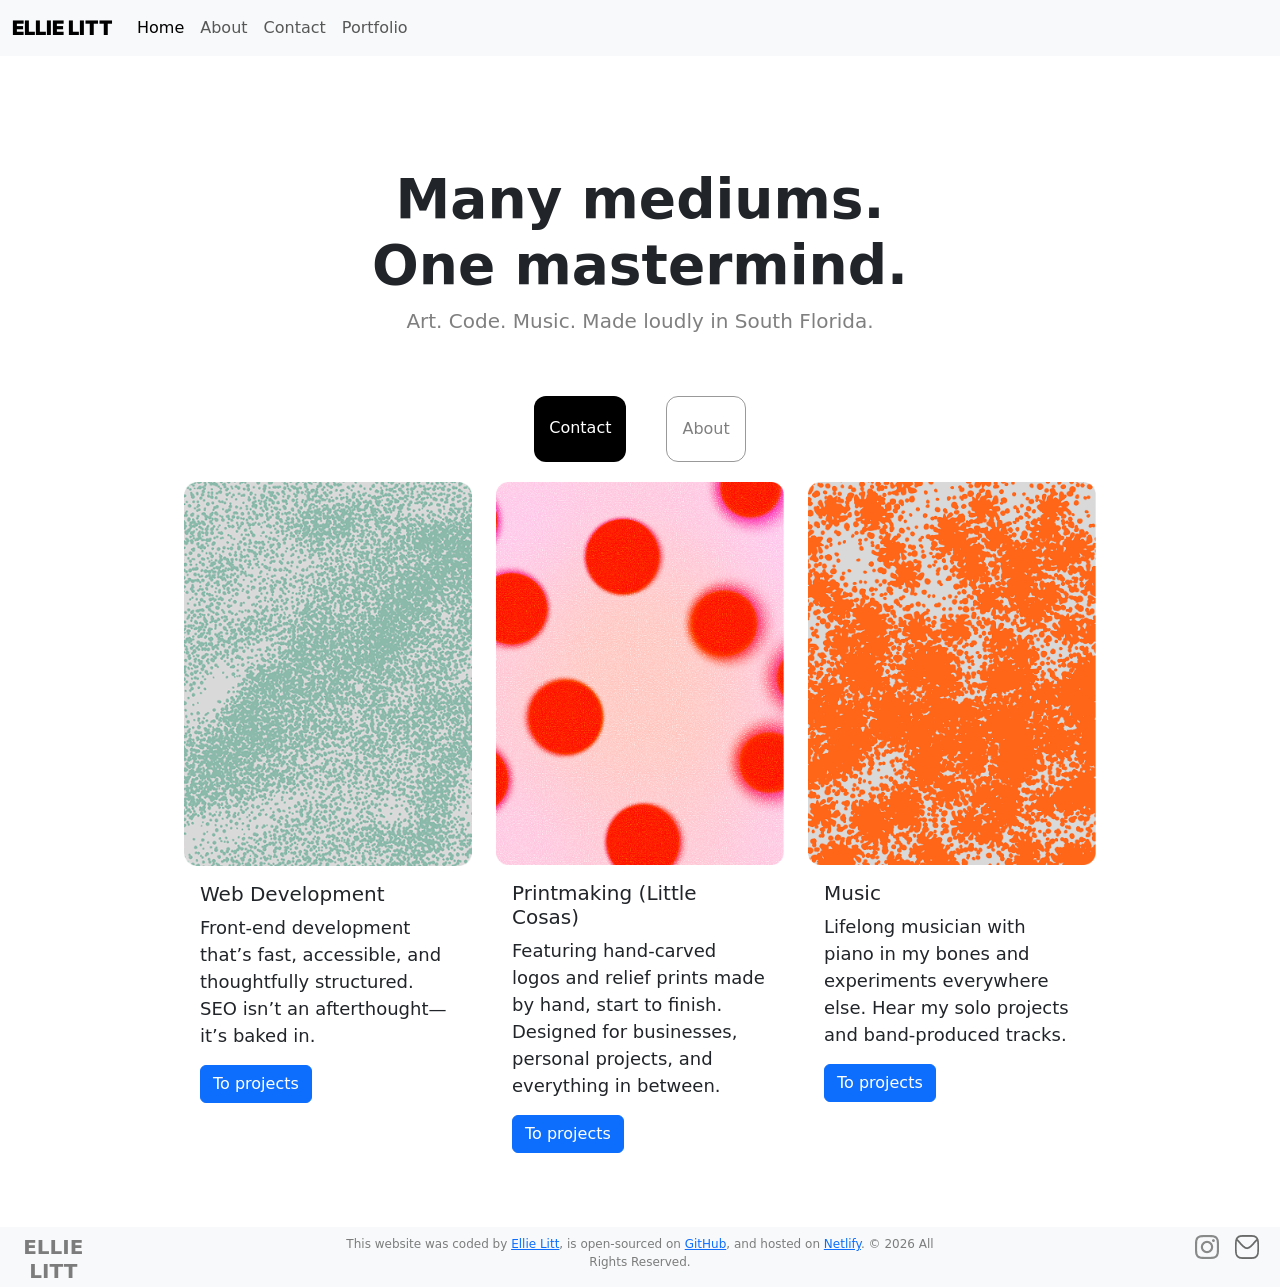
==== commit 783ee587: "edited footer on all pages with links" ====
--- a/index.html
+++ b/index.html
@@ -148,8 +148,12 @@
         <div class="col-sm-1">
           <h4 class="footer-name text-center pt-2">ELLIE LITT</h4>
         </div>
-        <div class="col-sm-1">
-          <p class="footer-c text-center pt-2">© 2026 All Rights Reserved.</p>
+        <div class="col-sm-6 pt-2">
+          <p class=" footer-c text-center">
+          
+            This website was coded by <a href="https://github.com/htm-ellie">Ellie Litt</a>, is open-sourced on <a href="https://github.com/htm-ellie/ellie-litt-creative"> GitHub</a>, and hosted on <a href="https://www.netlify.com/">Netlify</a>. © 2026 All Rights Reserved.
+          </p>
+            
         </div>
         <div class="col-sm-1">
           <div class="d-flex justify-content-center">
@@ -172,6 +176,7 @@
         </div>
         
       </div>
+      
     </footer>
   </body>
 </html>
